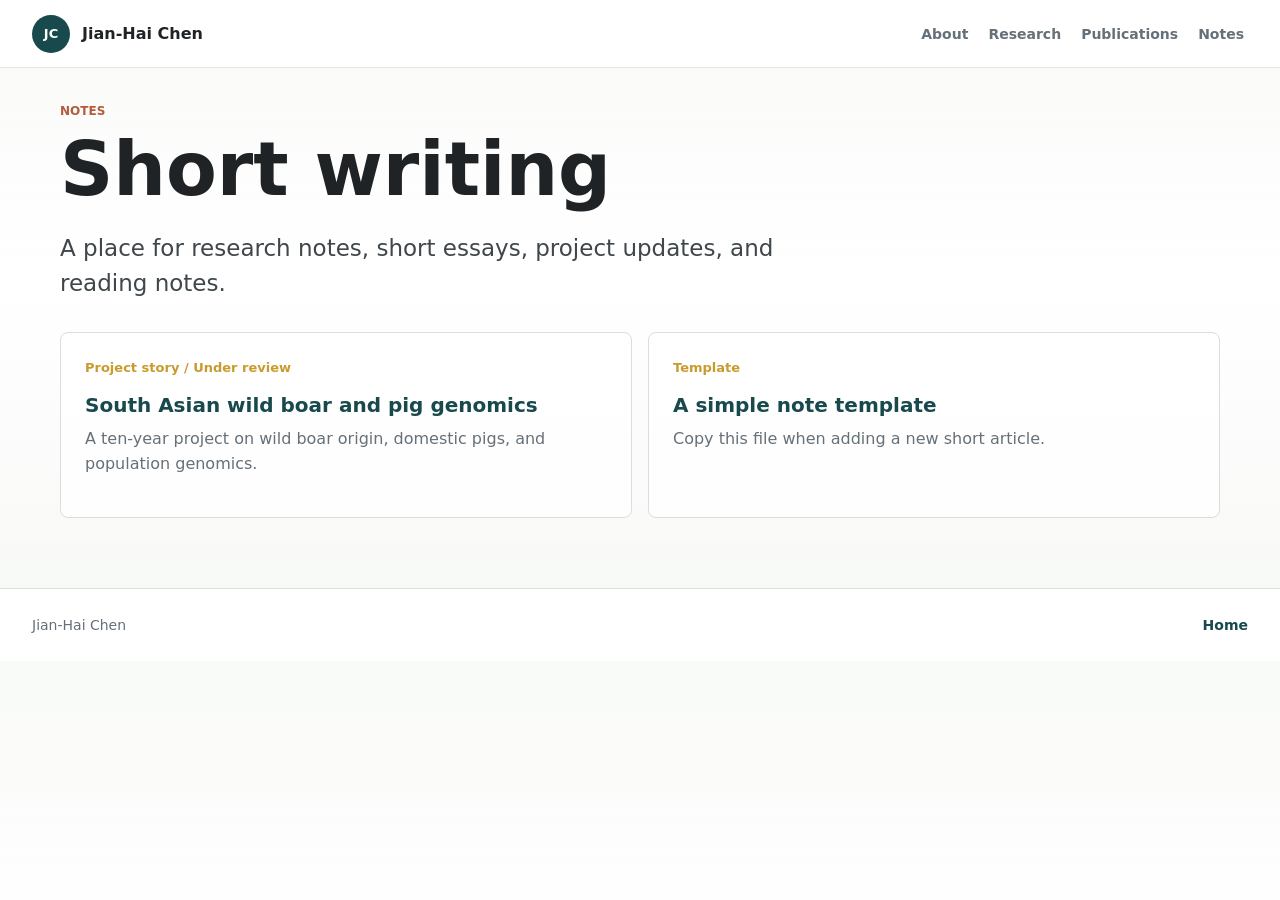
==== notes/index.html @ 0bc3848b "Add project story and update notices" ====
<!doctype html>
<html lang="en">
  <head>
    <meta charset="utf-8">
    <meta name="viewport" content="width=device-width, initial-scale=1">
    <title>Notes | Jian-Hai Chen</title>
    <link rel="stylesheet" href="../styles.css">
  </head>
  <body>
    <header class="site-header" aria-label="Site navigation">
      <a class="brand" href="../">
        <span class="brand-mark" aria-hidden="true">JC</span>
        <span>Jian-Hai Chen</span>
      </a>
      <nav class="nav-links" aria-label="Primary">
        <a href="../#about">About</a>
        <a href="../#research">Research</a>
        <a href="../#publications">Publications</a>
        <a href="./">Notes</a>
      </nav>
    </header>

    <main>
      <section class="section-block">
        <div class="section-heading">
          <p class="eyebrow">Notes</p>
          <h1>Short writing</h1>
          <p class="lead">A place for research notes, short essays, project updates, and reading notes.</p>
        </div>
        <div class="notes-grid">
          <article class="note-item">
            <span>Project story / Under review</span>
            <h3><a href="south-asian-wild-boar-and-pig.html">South Asian wild boar and pig genomics</a></h3>
            <p>A ten-year project on wild boar origin, domestic pigs, and population genomics.</p>
          </article>
          <article class="note-item">
            <span>Template</span>
            <h3><a href="template.html">A simple note template</a></h3>
            <p>Copy this file when adding a new short article.</p>
          </article>
        </div>
      </section>
    </main>

    <footer class="site-footer">
      <p>Jian-Hai Chen</p>
      <a href="../">Home</a>
    </footer>
  </body>
</html>
---- styles.css ----
:root {
  --ink: #202326;
  --muted: #667078;
  --line: #d9dedf;
  --paper: #f8faf7;
  --surface: #ffffff;
  --accent: #2f6f73;
  --accent-strong: #17494d;
  --warm: #b55b3d;
  --gold: #c99b2e;
  --shadow: 0 20px 50px rgba(32, 35, 38, 0.08);
  color-scheme: light;
}

* {
  box-sizing: border-box;
}

html {
  scroll-behavior: smooth;
}

body {
  margin: 0;
  font-family: Inter, ui-sans-serif, system-ui, -apple-system, BlinkMacSystemFont, "Segoe UI", sans-serif;
  color: var(--ink);
  background:
    linear-gradient(180deg, rgba(248, 250, 247, 0.94) 0%, #ffffff 42%, #f6f8f5 100%);
}

a {
  color: inherit;
  text-decoration: none;
}

button,
input {
  font: inherit;
}

.site-header {
  position: sticky;
  top: 0;
  z-index: 20;
  display: flex;
  align-items: center;
  justify-content: space-between;
  min-height: 68px;
  padding: 0 32px;
  background: rgba(255, 255, 255, 0.9);
  border-bottom: 1px solid rgba(217, 222, 223, 0.75);
  backdrop-filter: blur(18px);
}

.brand,
.nav-links {
  display: flex;
  align-items: center;
  gap: 12px;
}

.brand {
  font-weight: 720;
}

.brand-mark {
  display: inline-grid;
  place-items: center;
  width: 38px;
  height: 38px;
  border-radius: 50%;
  color: #ffffff;
  background: var(--accent-strong);
  font-size: 13px;
}

.nav-links a {
  color: var(--muted);
  font-size: 14px;
  font-weight: 620;
  padding: 8px 4px;
}

.nav-links a:hover,
.nav-links a:focus-visible {
  color: var(--accent-strong);
}

main {
  width: min(1160px, calc(100% - 40px));
  margin: 0 auto;
}

.front-section {
  padding: 54px 0 20px;
}

.front-card,
.background-panel,
.metrics-panel,
.profiles-panel,
.scholar-panel {
  border: 1px solid var(--line);
  border-radius: 8px;
  background: rgba(255, 255, 255, 0.9);
  box-shadow: var(--shadow);
}

.bio-card {
  display: grid;
  grid-template-columns: 260px minmax(0, 1fr);
  gap: 36px;
  align-items: start;
  padding: 28px;
}

.bio-photo {
  width: 100%;
  aspect-ratio: 1 / 1;
  object-fit: cover;
  border-radius: 6px;
  background: #e7ebe9;
}

.bio-text {
  min-width: 0;
}

.front-card h1 {
  margin-bottom: 16px;
  font-size: clamp(34px, 4.6vw, 58px);
  line-height: 1.08;
}

.front-card h2 {
  margin-bottom: 22px;
  font-size: 28px;
}

.notice-card,
.blog-card {
  padding: 24px;
}

.updates-section {
  display: grid;
  grid-template-columns: repeat(2, minmax(0, 1fr));
  gap: 16px;
  padding: 0 0 44px;
}

.compact-list {
  display: grid;
  gap: 18px;
}

.compact-item {
  padding-top: 16px;
  border-top: 1px solid var(--line);
}

.compact-item:first-child {
  padding-top: 0;
  border-top: 0;
}

.compact-item span {
  display: inline-block;
  margin-bottom: 8px;
  color: var(--gold);
  font-size: 12px;
  font-weight: 780;
}

.compact-item h3 {
  margin-bottom: 8px;
  font-size: 17px;
}

.compact-item p {
  margin-bottom: 0;
  color: var(--muted);
  line-height: 1.5;
}

.compact-item a:hover,
.compact-item a:focus-visible {
  color: var(--accent);
  text-decoration: underline;
}

.blog-actions {
  display: flex;
  flex-wrap: wrap;
  gap: 10px;
  margin-top: 22px;
}

.intro-section {
  min-height: calc(100vh - 68px);
  display: grid;
  grid-template-columns: minmax(0, 1fr) 360px;
  gap: 56px;
  align-items: center;
  padding: 72px 0 60px;
}

.intro-copy {
  max-width: 760px;
}

.eyebrow {
  margin: 0 0 14px;
  color: var(--warm);
  font-size: 12px;
  font-weight: 760;
  letter-spacing: 0;
  text-transform: uppercase;
}

h1,
h2,
h3,
p {
  margin-top: 0;
}

h1 {
  margin-bottom: 24px;
  font-size: clamp(46px, 7vw, 74px);
  line-height: 1.02;
  letter-spacing: 0;
}

h1 span {
  display: block;
  color: var(--muted);
  font-size: 0.42em;
  font-weight: 560;
  line-height: 1.12;
  margin-top: 10px;
}

.lead {
  max-width: 720px;
  margin-bottom: 32px;
  color: #3f474b;
  font-size: clamp(18px, 2.4vw, 23px);
  line-height: 1.5;
}

.hero-actions {
  display: flex;
  flex-wrap: wrap;
  gap: 12px;
}

.primary-link,
.secondary-link {
  display: inline-flex;
  align-items: center;
  justify-content: center;
  min-height: 44px;
  padding: 0 18px;
  border-radius: 6px;
  font-size: 14px;
  font-weight: 720;
}

.primary-link {
  color: #ffffff;
  background: var(--accent-strong);
}

.secondary-link {
  color: var(--accent-strong);
  border: 1px solid var(--line);
  background: rgba(255, 255, 255, 0.62);
}

.profile-panel {
  display: grid;
  gap: 20px;
  align-content: start;
  padding: 20px;
  background: var(--surface);
  border: 1px solid var(--line);
  border-radius: 8px;
  box-shadow: var(--shadow);
}

.profile-photo {
  width: 100%;
  aspect-ratio: 1 / 1;
  object-fit: cover;
  border-radius: 6px;
  background: #e7ebe9;
}

.profile-name {
  margin-bottom: 6px;
  font-size: 22px;
  font-weight: 760;
}

.profile-affiliation {
  margin-bottom: 0;
  color: var(--muted);
  line-height: 1.45;
}

.profile-tags,
.year-filter {
  display: flex;
  flex-wrap: wrap;
  gap: 8px;
}

.tag,
.year-chip {
  display: inline-flex;
  align-items: center;
  min-height: 30px;
  padding: 0 10px;
  border: 1px solid var(--line);
  border-radius: 999px;
  color: var(--accent-strong);
  background: #f4f8f5;
  font-size: 13px;
  font-weight: 680;
}

.metrics-strip {
  display: grid;
  grid-template-columns: repeat(2, 1fr);
  gap: 1px;
  margin: 0;
  overflow: hidden;
  border: 1px solid var(--line);
  border-radius: 8px;
  background: var(--line);
}

.research-section {
  padding-top: 28px;
}

.metrics-strip div {
  padding: 24px;
  background: #ffffff;
}

.metrics-strip span {
  display: block;
  margin-bottom: 4px;
  color: var(--accent-strong);
  font-size: clamp(30px, 5vw, 46px);
  font-weight: 780;
  line-height: 1;
}

.research-layout {
  display: grid;
  grid-template-columns: minmax(0, 1fr) 340px;
  gap: 18px;
  align-items: start;
  margin-bottom: 18px;
}

.metrics-panel,
.background-panel,
.profiles-panel,
.scholar-panel {
  padding: 24px;
}

.metrics-panel .eyebrow {
  margin-bottom: 14px;
}

.background-panel .section-heading,
.profiles-panel .section-heading,
.scholar-panel .section-heading {
  margin-bottom: 22px;
}

.metrics-strip p {
  margin-bottom: 0;
  color: var(--muted);
  font-size: 13px;
  font-weight: 700;
}

.section-block {
  padding: 36px 0 70px;
}

.section-heading {
  max-width: 760px;
  margin-bottom: 28px;
}

.section-heading.with-action {
  display: flex;
  align-items: end;
  justify-content: space-between;
  gap: 24px;
  max-width: 100%;
}

h2 {
  margin-bottom: 0;
  font-size: clamp(32px, 5vw, 52px);
  line-height: 1.05;
  letter-spacing: 0;
}

h3 {
  margin-bottom: 10px;
  font-size: 20px;
  letter-spacing: 0;
}

.focus-grid {
  display: grid;
  grid-template-columns: repeat(3, 1fr);
  gap: 16px;
}

.focus-grid article,
.featured-item,
.publication-item,
.timeline-item,
.evidence-panel,
.source-item,
.note-item {
  border: 1px solid var(--line);
  border-radius: 8px;
  background: rgba(255, 255, 255, 0.86);
}

.focus-grid article {
  padding: 24px;
}

.focus-grid p {
  margin-bottom: 0;
  color: var(--muted);
  line-height: 1.55;
}

.journey-layout {
  display: grid;
  grid-template-columns: minmax(0, 1fr) 360px;
  gap: 18px;
  align-items: start;
}

.timeline {
  display: grid;
  gap: 12px;
}

.timeline-item {
  display: grid;
  grid-template-columns: 118px minmax(0, 1fr);
  gap: 18px 24px;
  padding: 22px;
}

.timeline-date {
  color: var(--gold);
  font-size: 13px;
  font-weight: 780;
}

.timeline-item h3,
.evidence-panel h3 {
  margin-bottom: 8px;
}

.timeline-item p,
.evidence-panel dd {
  margin-bottom: 0;
  color: var(--muted);
  line-height: 1.55;
}

.evidence-panel {
  padding: 22px;
}

.evidence-panel dl {
  display: grid;
  gap: 18px;
  margin: 18px 0 0;
}

.evidence-panel dt {
  margin-bottom: 4px;
  color: var(--accent-strong);
  font-size: 13px;
  font-weight: 780;
}

.evidence-panel dd {
  margin-left: 0;
}

.evidence-panel a {
  color: var(--accent-strong);
  font-weight: 730;
}

.focus-index {
  display: inline-block;
  margin-bottom: 24px;
  color: var(--gold);
  font-size: 13px;
  font-weight: 780;
}

.featured-list {
  display: grid;
  grid-template-columns: repeat(4, 1fr);
  gap: 16px;
}

.publication-links-section {
  padding-top: 22px;
}

.profiles-scholar-grid {
  display: grid;
  grid-template-columns: minmax(0, 1fr) 360px;
  gap: 18px;
  margin-top: 22px;
}

.featured-item {
  display: flex;
  flex-direction: column;
  min-height: 280px;
  padding: 24px;
}

.featured-meta,
.publication-meta {
  display: flex;
  flex-wrap: wrap;
  gap: 8px 14px;
  margin-bottom: 12px;
  color: var(--muted);
  font-size: 13px;
  font-weight: 680;
}

.featured-title,
.publication-title {
  color: var(--ink);
  font-weight: 760;
  line-height: 1.32;
}

.featured-title {
  margin-bottom: 14px;
  font-size: 18px;
}

.featured-authors,
.featured-venue,
.publication-authors,
.publication-venue {
  color: var(--muted);
  line-height: 1.45;
}

.featured-authors {
  margin-bottom: 10px;
}

.featured-venue {
  margin-top: auto;
  margin-bottom: 0;
  padding-top: 20px;
}

.publication-tools {
  display: grid;
  grid-template-columns: minmax(0, 1fr) auto;
  gap: 16px;
  align-items: end;
  margin-bottom: 16px;
}

.search-field {
  display: grid;
  gap: 8px;
  color: var(--muted);
  font-size: 13px;
  font-weight: 700;
}

.search-field input {
  width: 100%;
  min-height: 46px;
  padding: 0 14px;
  border: 1px solid var(--line);
  border-radius: 6px;
  color: var(--ink);
  background: #ffffff;
}

.search-field input:focus {
  outline: 2px solid rgba(47, 111, 115, 0.18);
  border-color: var(--accent);
}

.control-group {
  display: flex;
  min-height: 46px;
  padding: 4px;
  border: 1px solid var(--line);
  border-radius: 8px;
  background: #ffffff;
}

.segmented-button {
  min-width: 96px;
  border: 0;
  border-radius: 6px;
  color: var(--muted);
  background: transparent;
  font-weight: 740;
  cursor: pointer;
}

.segmented-button.active {
  color: #ffffff;
  background: var(--accent-strong);
}

.year-filter {
  margin-bottom: 18px;
}

.year-chip {
  cursor: pointer;
}

.year-chip.active {
  color: #ffffff;
  border-color: var(--accent-strong);
  background: var(--accent-strong);
}

.publication-count {
  margin-bottom: 18px;
  color: var(--muted);
  font-size: 14px;
  font-weight: 650;
}

.publication-list {
  display: grid;
  gap: 12px;
}

.publication-item {
  display: grid;
  grid-template-columns: 84px minmax(0, 1fr);
  gap: 22px;
  padding: 20px;
}

.publication-year {
  color: var(--accent-strong);
  font-size: 22px;
  font-weight: 780;
}

.publication-title {
  display: inline-block;
  margin-bottom: 10px;
  font-size: 18px;
}

.publication-title:hover,
.publication-title:focus-visible {
  color: var(--accent);
  text-decoration: underline;
}

.publication-authors,
.publication-venue {
  margin-bottom: 8px;
  font-size: 14px;
}

.publication-authors strong {
  color: var(--ink);
}

.analytics-section {
  padding-bottom: 70px;
}

.section-link {
  display: inline-flex;
  align-items: center;
  min-height: 40px;
  padding: 0 14px;
  border: 1px solid var(--line);
  border-radius: 6px;
  color: var(--accent-strong);
  background: #ffffff;
  font-size: 14px;
  font-weight: 740;
}

.notes-grid {
  display: grid;
  grid-template-columns: repeat(2, 1fr);
  gap: 16px;
}

.note-item {
  padding: 24px;
}

.note-item span {
  display: inline-block;
  margin-bottom: 18px;
  color: var(--gold);
  font-size: 13px;
  font-weight: 780;
}

.note-item p {
  color: var(--muted);
  line-height: 1.55;
}

.note-item a {
  color: var(--accent-strong);
  font-weight: 740;
}

.note-item code {
  padding: 2px 5px;
  border-radius: 4px;
  background: #edf2ee;
}

.note-page {
  max-width: 820px;
}

.note-page p:not(.eyebrow):not(.lead) {
  color: #3f474b;
  font-size: 18px;
  line-height: 1.72;
}

.citation-chart {
  display: grid;
  grid-template-columns: repeat(14, minmax(28px, 1fr));
  gap: 10px;
  align-items: end;
  min-height: 330px;
  padding: 28px 20px 20px;
  border: 1px solid var(--line);
  border-radius: 8px;
  background: #ffffff;
  box-shadow: var(--shadow);
}

.bar-wrap {
  display: grid;
  grid-template-rows: 1fr auto auto;
  gap: 8px;
  min-height: 270px;
  text-align: center;
}

.bar {
  align-self: end;
  width: 100%;
  min-height: 4px;
  border-radius: 5px 5px 0 0;
  background: linear-gradient(180deg, var(--accent) 0%, var(--accent-strong) 100%);
}

.bar-value {
  color: var(--ink);
  font-size: 12px;
  font-weight: 720;
}

.bar-year {
  color: var(--muted);
  font-size: 12px;
}

.sources-section {
  padding-bottom: 92px;
}

.source-grid {
  display: grid;
  grid-template-columns: repeat(2, 1fr);
  gap: 12px;
}

.source-item {
  display: grid;
  align-content: start;
  gap: 10px;
  min-height: 138px;
  padding: 18px;
}

.source-item span {
  color: var(--gold);
  font-size: 12px;
  font-weight: 780;
}

.source-item strong {
  color: var(--ink);
  font-size: 15px;
  line-height: 1.35;
}

.source-item:hover,
.source-item:focus-visible {
  border-color: rgba(47, 111, 115, 0.52);
  box-shadow: 0 12px 28px rgba(32, 35, 38, 0.08);
}

.site-footer {
  display: flex;
  align-items: center;
  justify-content: space-between;
  gap: 20px;
  padding: 28px 32px;
  color: var(--muted);
  border-top: 1px solid var(--line);
  background: #ffffff;
  font-size: 14px;
}

.site-footer p {
  margin-bottom: 0;
}

.site-footer a {
  color: var(--accent-strong);
  font-weight: 740;
}

@media (max-width: 920px) {
  .intro-section {
    grid-template-columns: 1fr;
    gap: 28px;
    min-height: auto;
    padding-top: 48px;
  }

  .front-section {
    padding-top: 36px;
  }

  .bio-card {
    grid-template-columns: 180px minmax(0, 1fr);
  }

  .updates-section,
  .research-layout,
  .profiles-scholar-grid {
    grid-template-columns: 1fr;
  }

  .profile-panel {
    grid-template-columns: 156px minmax(0, 1fr);
    align-items: center;
  }

  .profile-photo {
    grid-row: span 2;
  }

  .metrics-strip,
  .focus-grid,
  .featured-list,
  .notes-grid,
  .source-grid {
    grid-template-columns: repeat(2, 1fr);
  }

  .journey-layout {
    grid-template-columns: 1fr;
  }

  .citation-chart {
    grid-template-columns: repeat(7, minmax(34px, 1fr));
  }
}

@media (max-width: 680px) {
  .site-header {
    align-items: flex-start;
    flex-direction: column;
    gap: 10px;
    padding: 14px 20px;
  }

  .nav-links {
    width: 100%;
    justify-content: space-between;
  }

  main {
    width: min(100% - 28px, 1160px);
  }

  h1 {
    font-size: 48px;
  }

  .front-section {
    padding-top: 26px;
  }

  .bio-card {
    grid-template-columns: 1fr;
  }

  .bio-photo {
    max-height: 320px;
  }

  .metrics-strip,
  .focus-grid,
  .featured-list,
  .notes-grid,
  .publication-tools,
  .source-grid {
    grid-template-columns: 1fr;
  }

  .timeline-item {
    grid-template-columns: 1fr;
    gap: 8px;
  }

  .profile-panel {
    grid-template-columns: 1fr;
  }

  .profile-photo {
    grid-row: auto;
    max-height: 320px;
  }

  .publication-item {
    grid-template-columns: 1fr;
    gap: 8px;
  }

  .publication-year {
    font-size: 16px;
  }

  .control-group {
    width: 100%;
  }

  .segmented-button {
    flex: 1;
    min-width: 0;
  }

  .citation-chart {
    grid-template-columns: repeat(4, minmax(36px, 1fr));
    gap: 8px;
    padding: 20px 12px;
  }

  .site-footer {
    align-items: flex-start;
    flex-direction: column;
    padding: 24px 20px;
  }
}
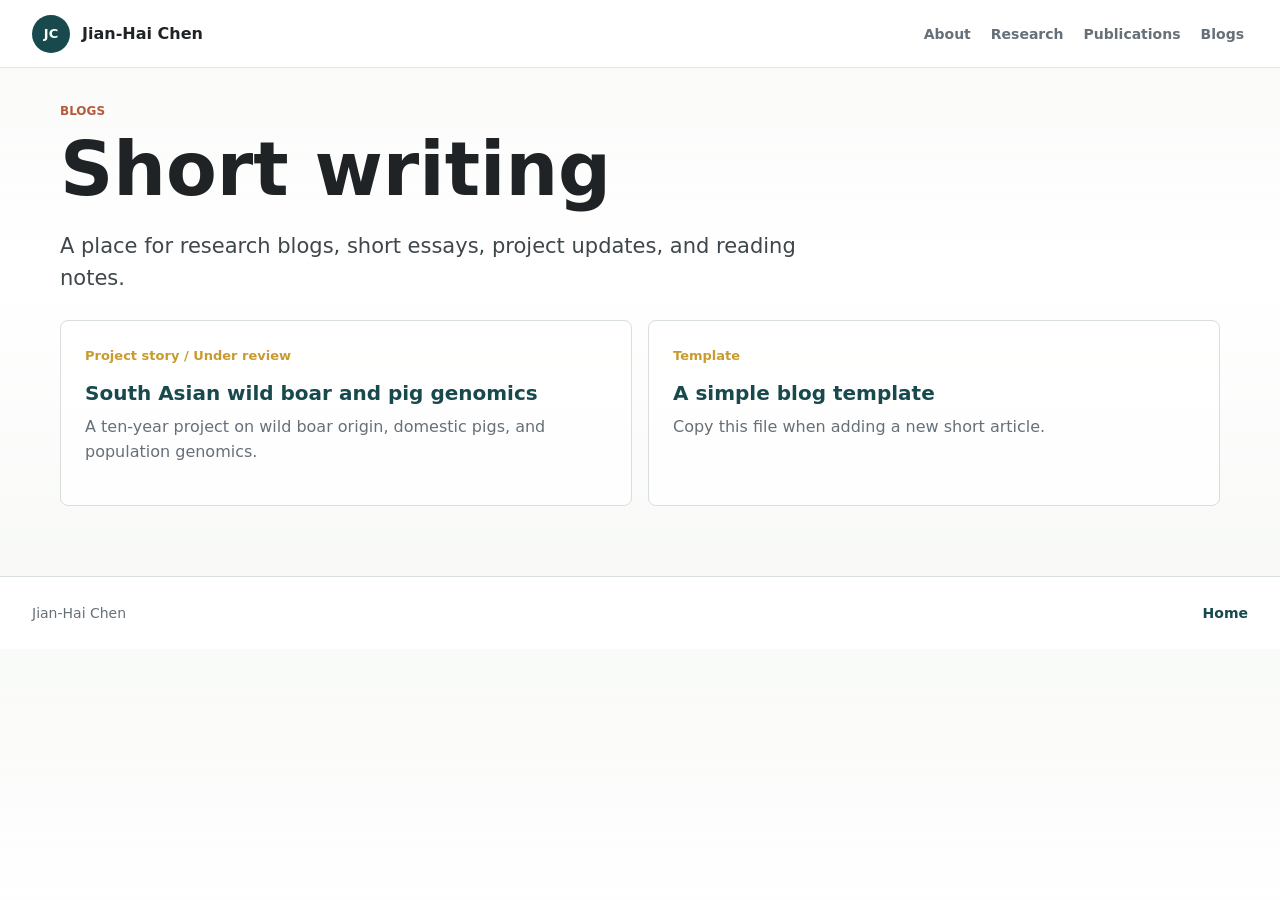
==== commit d5134703: "Restore site locally and reorder homepage sections" ====
--- a/notes/index.html
+++ b/notes/index.html
@@ -3,7 +3,7 @@
   <head>
     <meta charset="utf-8">
     <meta name="viewport" content="width=device-width, initial-scale=1">
-    <title>Notes | Jian-Hai Chen</title>
+    <title>Blogs | Jian-Hai Chen</title>
     <link rel="stylesheet" href="../styles.css">
   </head>
   <body>
@@ -16,16 +16,16 @@
         <a href="../#about">About</a>
         <a href="../#research">Research</a>
         <a href="../#publications">Publications</a>
-        <a href="./">Notes</a>
+        <a href="./">Blogs</a>
       </nav>
     </header>
 
     <main>
       <section class="section-block">
         <div class="section-heading">
-          <p class="eyebrow">Notes</p>
+          <p class="eyebrow">Blogs</p>
           <h1>Short writing</h1>
-          <p class="lead">A place for research notes, short essays, project updates, and reading notes.</p>
+          <p class="lead">A place for research blogs, short essays, project updates, and reading notes.</p>
         </div>
         <div class="notes-grid">
           <article class="note-item">
@@ -35,7 +35,7 @@
           </article>
           <article class="note-item">
             <span>Template</span>
-            <h3><a href="template.html">A simple note template</a></h3>
+            <h3><a href="template.html">A simple blog template</a></h3>
             <p>Copy this file when adding a new short article.</p>
           </article>
         </div>
--- a/styles.css
+++ b/styles.css
@@ -92,14 +92,11 @@
 }
 
 .front-section {
-  padding: 54px 0 20px;
+  padding: 18px 0 22px;
 }
 
 .front-card,
-.background-panel,
-.metrics-panel,
-.profiles-panel,
-.scholar-panel {
+.profiles-panel {
   border: 1px solid var(--line);
   border-radius: 8px;
   background: rgba(255, 255, 255, 0.9);
@@ -108,8 +105,8 @@
 
 .bio-card {
   display: grid;
-  grid-template-columns: 260px minmax(0, 1fr);
-  gap: 36px;
+  grid-template-columns: 240px minmax(0, 1fr);
+  gap: 32px;
   align-items: start;
   padding: 28px;
 }
@@ -128,13 +125,13 @@
 
 .front-card h1 {
   margin-bottom: 16px;
-  font-size: clamp(34px, 4.6vw, 58px);
-  line-height: 1.08;
+  font-size: clamp(32px, 3.8vw, 48px);
+  line-height: 1.12;
 }
 
 .front-card h2 {
-  margin-bottom: 22px;
-  font-size: 28px;
+  margin-bottom: 0;
+  font-size: 24px;
 }
 
 .notice-card,
@@ -147,6 +144,59 @@
   grid-template-columns: repeat(2, minmax(0, 1fr));
   gap: 16px;
   padding: 0 0 44px;
+}
+
+.activity-row {
+  display: grid;
+  grid-template-columns: repeat(2, minmax(0, 1fr));
+  gap: 16px;
+  padding: 0 0 18px;
+}
+
+.content-shell {
+  display: grid;
+  grid-template-columns: minmax(300px, 0.78fr) minmax(0, 1.8fr);
+  gap: 18px;
+  align-items: start;
+  padding: 4px 0 78px;
+}
+
+.research-only-shell {
+  grid-template-columns: 1fr;
+  padding-top: 0;
+}
+
+.activity-column,
+.research-column {
+  display: grid;
+  gap: 18px;
+  min-width: 0;
+}
+
+.content-shell .section-block {
+  padding: 0;
+}
+
+.card-heading {
+  display: flex;
+  align-items: start;
+  justify-content: space-between;
+  gap: 16px;
+  margin-bottom: 20px;
+}
+
+.item-count {
+  display: inline-flex;
+  align-items: center;
+  min-height: 30px;
+  padding: 0 10px;
+  border: 1px solid var(--line);
+  border-radius: 999px;
+  color: var(--muted);
+  background: #f7faf7;
+  font-size: 12px;
+  font-weight: 740;
+  white-space: nowrap;
 }
 
 .compact-list {
@@ -193,7 +243,98 @@
   display: flex;
   flex-wrap: wrap;
   gap: 10px;
-  margin-top: 22px;
+  margin-top: 16px;
+}
+
+.pager {
+  display: flex;
+  align-items: center;
+  justify-content: space-between;
+  gap: 10px;
+  margin-top: 18px;
+  padding-top: 14px;
+  border-top: 1px solid var(--line);
+  color: var(--muted);
+  font-size: 13px;
+  font-weight: 720;
+}
+
+.pager button {
+  display: inline-grid;
+  place-items: center;
+  width: 34px;
+  height: 34px;
+  border: 1px solid var(--line);
+  border-radius: 50%;
+  color: var(--accent-strong);
+  background: #ffffff;
+  cursor: pointer;
+}
+
+.pager button:hover,
+.pager button:focus-visible {
+  border-color: rgba(47, 111, 115, 0.52);
+  color: var(--accent);
+}
+
+.pager button:disabled {
+  color: #aab3b6;
+  background: #f2f4f2;
+  cursor: default;
+}
+
+.subscribe-box {
+  margin-top: 18px;
+  padding-top: 18px;
+  border-top: 1px solid var(--line);
+}
+
+.subscribe-box p {
+  margin-bottom: 10px;
+  color: var(--muted);
+  font-size: 14px;
+  font-weight: 700;
+}
+
+.subscribe-actions {
+  display: flex;
+  flex-wrap: wrap;
+  gap: 10px;
+}
+
+.subscribe-actions form {
+  margin: 0;
+}
+
+.icon-link {
+  display: inline-flex;
+  align-items: center;
+  gap: 8px;
+  min-height: 40px;
+  padding: 0 12px;
+  border: 1px solid var(--line);
+  border-radius: 6px;
+  color: var(--accent-strong);
+  background: #ffffff;
+  font-size: 14px;
+  font-weight: 740;
+  cursor: pointer;
+}
+
+.icon-link svg {
+  width: 18px;
+  height: 18px;
+  fill: none;
+  stroke: currentColor;
+  stroke-width: 2;
+  stroke-linecap: round;
+  stroke-linejoin: round;
+}
+
+.icon-link:hover,
+.icon-link:focus-visible {
+  border-color: rgba(47, 111, 115, 0.52);
+  color: var(--accent);
 }
 
 .intro-section {
@@ -242,10 +383,10 @@
 }
 
 .lead {
-  max-width: 720px;
-  margin-bottom: 32px;
+  max-width: 860px;
+  margin-bottom: 26px;
   color: #3f474b;
-  font-size: clamp(18px, 2.4vw, 23px);
+  font-size: clamp(17px, 1.8vw, 21px);
   line-height: 1.5;
 }
 
@@ -330,65 +471,28 @@
   font-weight: 680;
 }
 
-.metrics-strip {
-  display: grid;
-  grid-template-columns: repeat(2, 1fr);
-  gap: 1px;
-  margin: 0;
-  overflow: hidden;
-  border: 1px solid var(--line);
-  border-radius: 8px;
-  background: var(--line);
-}
-
 .research-section {
-  padding-top: 28px;
-}
-
-.metrics-strip div {
-  padding: 24px;
-  background: #ffffff;
-}
-
-.metrics-strip span {
-  display: block;
-  margin-bottom: 4px;
-  color: var(--accent-strong);
-  font-size: clamp(30px, 5vw, 46px);
-  font-weight: 780;
-  line-height: 1;
+  padding-top: 0;
 }
 
 .research-layout {
   display: grid;
-  grid-template-columns: minmax(0, 1fr) 340px;
+  grid-template-columns: minmax(0, 1fr) 260px;
   gap: 18px;
   align-items: start;
   margin-bottom: 18px;
 }
 
-.metrics-panel,
-.background-panel,
-.profiles-panel,
-.scholar-panel {
+.profiles-panel {
   padding: 24px;
 }
 
-.metrics-panel .eyebrow {
-  margin-bottom: 14px;
-}
-
-.background-panel .section-heading,
-.profiles-panel .section-heading,
-.scholar-panel .section-heading {
+.content-shell .profiles-panel {
+  padding: 20px;
+}
+
+.profiles-panel .section-heading {
   margin-bottom: 22px;
-}
-
-.metrics-strip p {
-  margin-bottom: 0;
-  color: var(--muted);
-  font-size: 13px;
-  font-weight: 700;
 }
 
 .section-block {
@@ -397,7 +501,7 @@
 
 .section-heading {
   max-width: 760px;
-  margin-bottom: 28px;
+  margin-bottom: 20px;
 }
 
 .section-heading.with-action {
@@ -421,6 +525,15 @@
   letter-spacing: 0;
 }
 
+.content-shell h2 {
+  font-size: 26px;
+  line-height: 1.18;
+}
+
+.content-shell h3 {
+  font-size: 17px;
+}
+
 .focus-grid {
   display: grid;
   grid-template-columns: repeat(3, 1fr);
@@ -430,7 +543,6 @@
 .focus-grid article,
 .featured-item,
 .publication-item,
-.timeline-item,
 .evidence-panel,
 .source-item,
 .note-item {
@@ -440,7 +552,7 @@
 }
 
 .focus-grid article {
-  padding: 24px;
+  padding: 20px;
 }
 
 .focus-grid p {
@@ -456,30 +568,10 @@
   align-items: start;
 }
 
-.timeline {
-  display: grid;
-  gap: 12px;
-}
-
-.timeline-item {
-  display: grid;
-  grid-template-columns: 118px minmax(0, 1fr);
-  gap: 18px 24px;
-  padding: 22px;
-}
-
-.timeline-date {
-  color: var(--gold);
-  font-size: 13px;
-  font-weight: 780;
-}
-
-.timeline-item h3,
 .evidence-panel h3 {
   margin-bottom: 8px;
 }
 
-.timeline-item p,
 .evidence-panel dd {
   margin-bottom: 0;
   color: var(--muted);
@@ -526,13 +618,21 @@
   gap: 16px;
 }
 
+.research-column .featured-list {
+  grid-template-columns: repeat(2, minmax(0, 1fr));
+}
+
 .publication-links-section {
   padding-top: 22px;
 }
 
+.research-column .publication-links-section {
+  margin-top: 8px;
+}
+
 .profiles-scholar-grid {
   display: grid;
-  grid-template-columns: minmax(0, 1fr) 360px;
+  grid-template-columns: 1fr;
   gap: 18px;
   margin-top: 22px;
 }
@@ -540,8 +640,8 @@
 .featured-item {
   display: flex;
   flex-direction: column;
-  min-height: 280px;
-  padding: 24px;
+  min-height: 230px;
+  padding: 20px;
 }
 
 .featured-meta,
@@ -812,6 +912,10 @@
   gap: 12px;
 }
 
+.research-column .source-grid {
+  grid-template-columns: repeat(4, minmax(0, 1fr));
+}
+
 .source-item {
   display: grid;
   align-content: start;
@@ -876,6 +980,8 @@
   }
 
   .updates-section,
+  .activity-row,
+  .content-shell,
   .research-layout,
   .profiles-scholar-grid {
     grid-template-columns: 1fr;
@@ -890,7 +996,6 @@
     grid-row: span 2;
   }
 
-  .metrics-strip,
   .focus-grid,
   .featured-list,
   .notes-grid,
@@ -936,11 +1041,18 @@
     grid-template-columns: 1fr;
   }
 
+  .content-shell {
+    padding-bottom: 54px;
+  }
+
+  .card-heading {
+    align-items: flex-start;
+  }
+
   .bio-photo {
     max-height: 320px;
   }
 
-  .metrics-strip,
   .focus-grid,
   .featured-list,
   .notes-grid,
@@ -949,11 +1061,6 @@
     grid-template-columns: 1fr;
   }
 
-  .timeline-item {
-    grid-template-columns: 1fr;
-    gap: 8px;
-  }
-
   .profile-panel {
     grid-template-columns: 1fr;
   }
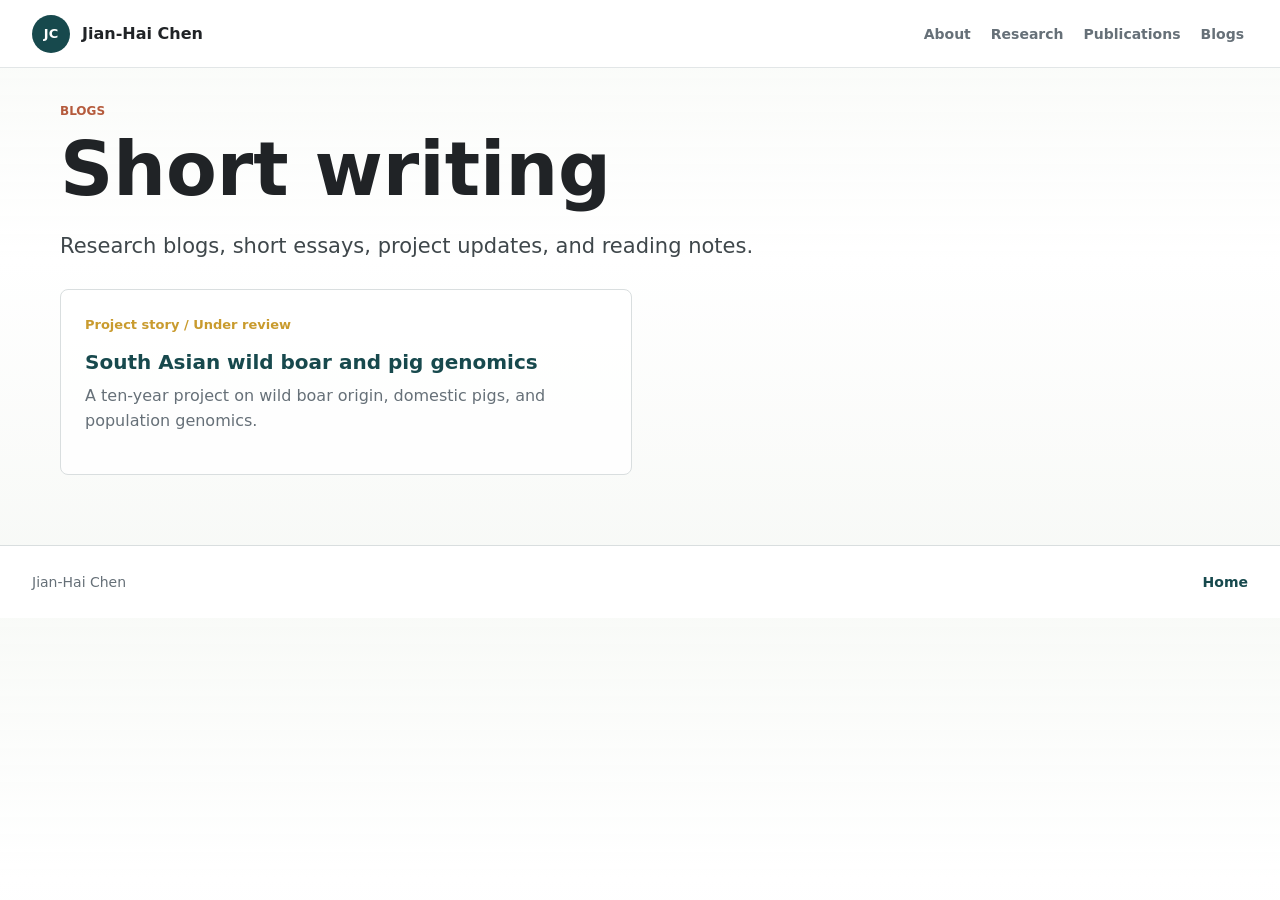
==== commit 4f04fb61: "Add one-file blog publishing workflow" ====
--- a/notes/index.html
+++ b/notes/index.html
@@ -25,18 +25,13 @@
         <div class="section-heading">
           <p class="eyebrow">Blogs</p>
           <h1>Short writing</h1>
-          <p class="lead">A place for research blogs, short essays, project updates, and reading notes.</p>
+          <p class="lead">Research blogs, short essays, project updates, and reading notes.</p>
         </div>
         <div class="notes-grid">
           <article class="note-item">
             <span>Project story / Under review</span>
             <h3><a href="south-asian-wild-boar-and-pig.html">South Asian wild boar and pig genomics</a></h3>
             <p>A ten-year project on wild boar origin, domestic pigs, and population genomics.</p>
-          </article>
-          <article class="note-item">
-            <span>Template</span>
-            <h3><a href="template.html">A simple blog template</a></h3>
-            <p>Copy this file when adding a new short article.</p>
           </article>
         </div>
       </section>
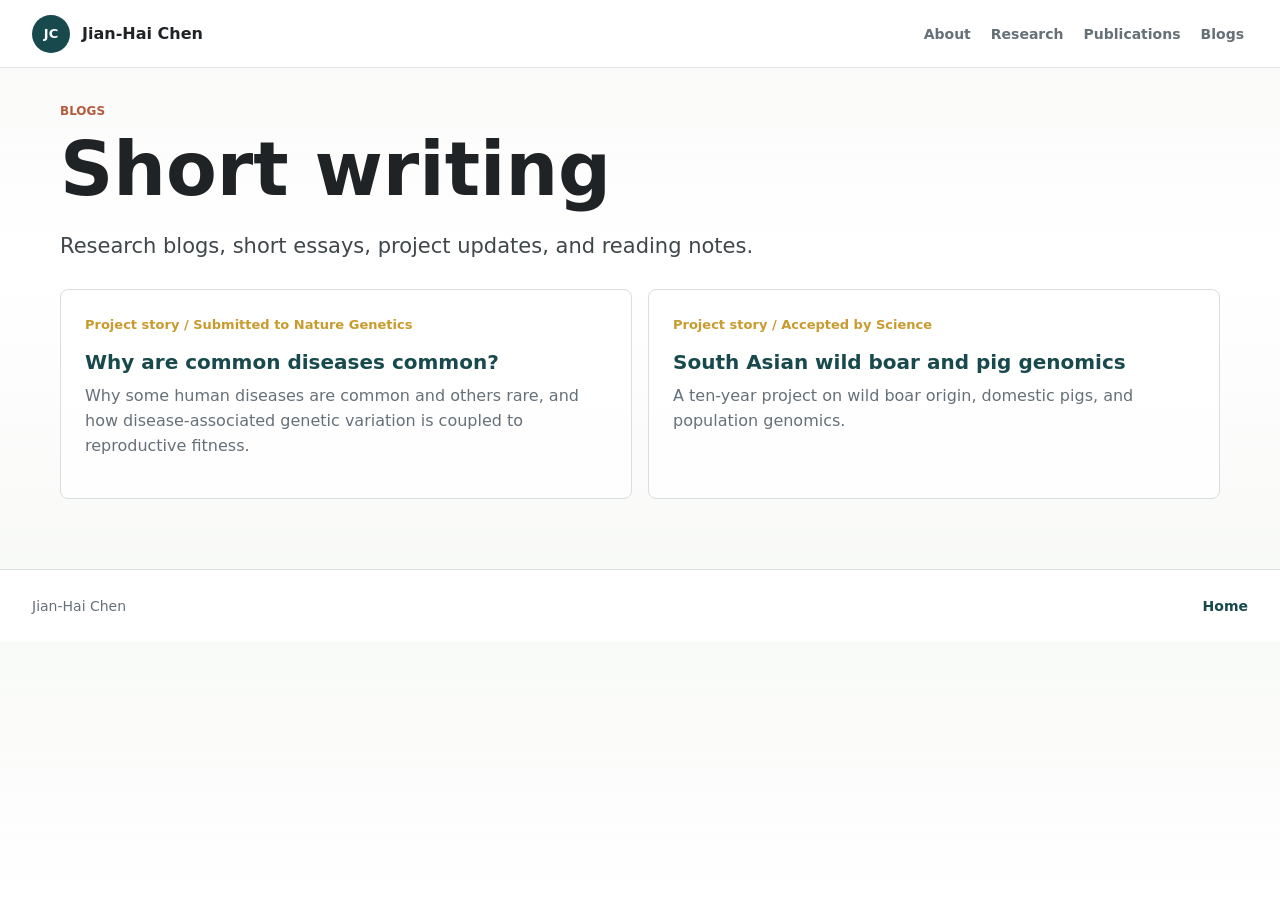
==== commit 177bfd9f: "Static homepage; add SEO files and Search Console verification - index.html is now fully static (no " ====
--- a/notes/index.html
+++ b/notes/index.html
@@ -29,7 +29,12 @@
         </div>
         <div class="notes-grid">
           <article class="note-item">
-            <span>Project story / Under review</span>
+            <span>Project story / Submitted to Nature Genetics</span>
+            <h3><a href="why-are-common-diseases-common.html">Why are common diseases common?</a></h3>
+            <p>Why some human diseases are common and others rare, and how disease-associated genetic variation is coupled to reproductive fitness.</p>
+          </article>
+          <article class="note-item">
+            <span>Project story / Accepted by Science</span>
             <h3><a href="south-asian-wild-boar-and-pig.html">South Asian wild boar and pig genomics</a></h3>
             <p>A ten-year project on wild boar origin, domestic pigs, and population genomics.</p>
           </article>
--- a/styles.css
+++ b/styles.css
@@ -862,6 +862,36 @@
   line-height: 1.72;
 }
 
+.note-page ul {
+  margin: 0 0 18px;
+  padding-left: 22px;
+  color: #3f474b;
+  font-size: 18px;
+  line-height: 1.72;
+}
+
+.note-page li {
+  margin-bottom: 10px;
+}
+
+.note-page blockquote {
+  margin: 0 0 18px;
+  padding: 4px 0 4px 20px;
+  border-left: 3px solid var(--accent);
+  color: var(--muted);
+}
+
+.note-page blockquote p {
+  margin: 0;
+  font-size: 17px;
+}
+
+.note-page hr {
+  margin: 32px 0;
+  border: 0;
+  border-top: 1px solid var(--line);
+}
+
 .citation-chart {
   display: grid;
   grid-template-columns: repeat(14, minmax(28px, 1fr));
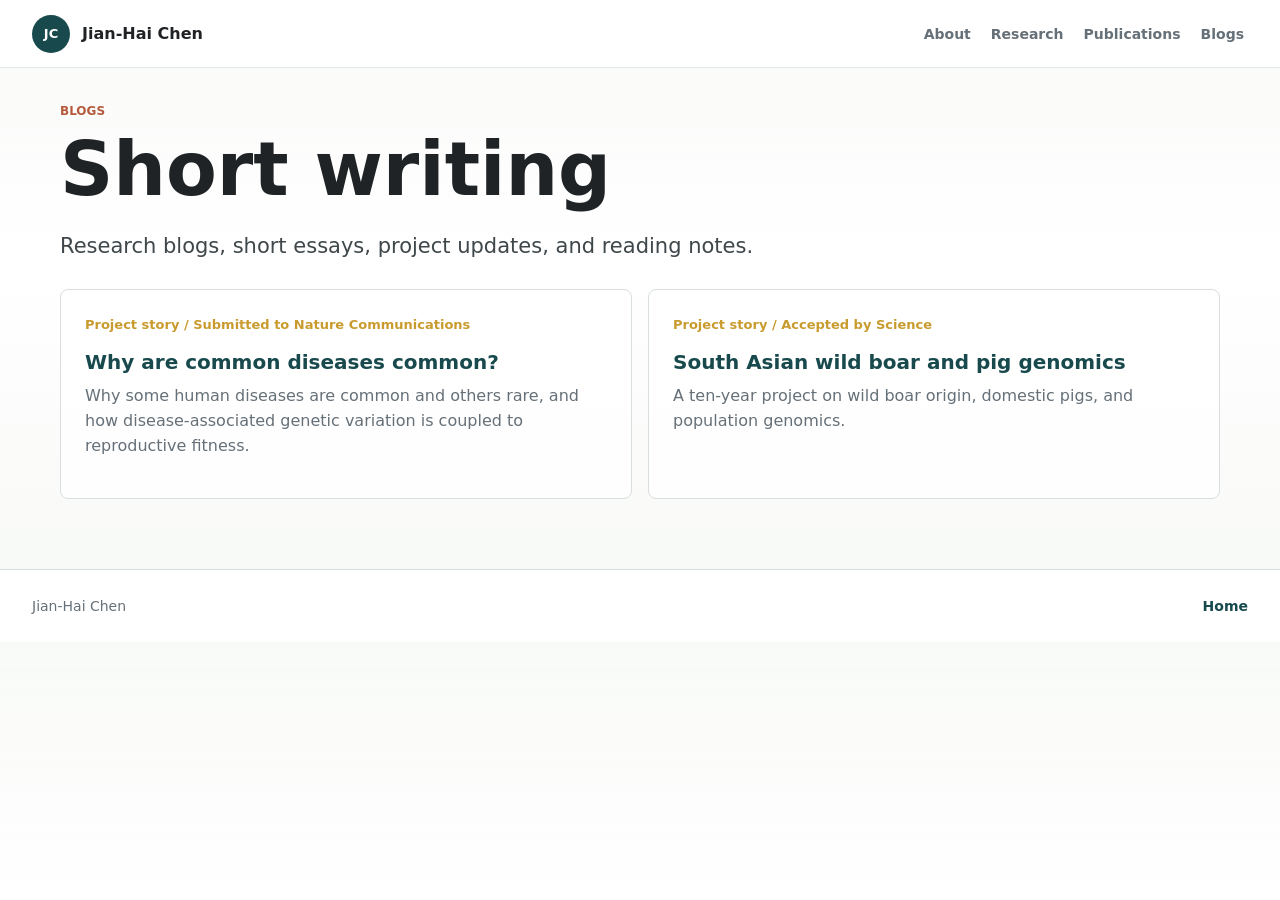
==== commit d0a8a7d9: "Update common-diseases note: age-dependent selection section, Nature Communications submission" ====
--- a/notes/index.html
+++ b/notes/index.html
@@ -29,7 +29,7 @@
         </div>
         <div class="notes-grid">
           <article class="note-item">
-            <span>Project story / Submitted to Nature Genetics</span>
+            <span>Project story / Submitted to Nature Communications</span>
             <h3><a href="why-are-common-diseases-common.html">Why are common diseases common?</a></h3>
             <p>Why some human diseases are common and others rare, and how disease-associated genetic variation is coupled to reproductive fitness.</p>
           </article>
--- a/styles.css
+++ b/styles.css
@@ -1130,3 +1130,29 @@
     padding: 24px 20px;
   }
 }
+
+/* Owner-only edit bar: hidden until the URL ends in #edit. */
+.edit-bar {
+  display: none;
+}
+
+.edit-bar:target {
+  display: flex;
+  flex-wrap: wrap;
+  gap: 0.75rem;
+  justify-content: center;
+  margin-top: 0.9rem;
+}
+
+.edit-bar a {
+  border: 1px solid var(--line);
+  border-radius: 999px;
+  padding: 0.3rem 0.85rem;
+  font-size: 0.85rem;
+  color: var(--accent-strong);
+  background: var(--surface);
+}
+
+.edit-bar a:hover {
+  border-color: var(--accent);
+}
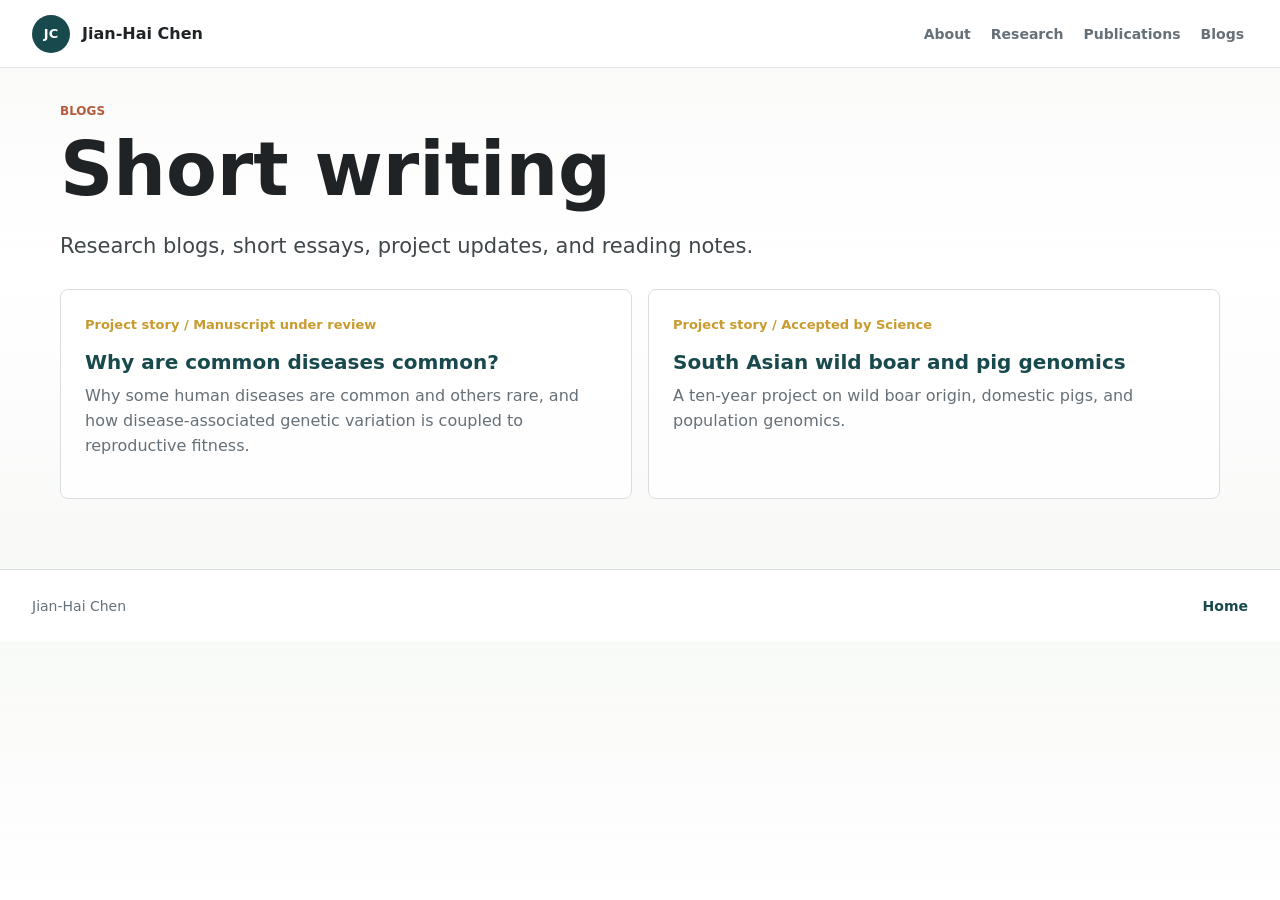
==== commit 28000734: "Keep submission venue unnamed" ====
--- a/notes/index.html
+++ b/notes/index.html
@@ -29,7 +29,7 @@
         </div>
         <div class="notes-grid">
           <article class="note-item">
-            <span>Project story / Submitted to Nature Communications</span>
+            <span>Project story / Manuscript under review</span>
             <h3><a href="why-are-common-diseases-common.html">Why are common diseases common?</a></h3>
             <p>Why some human diseases are common and others rare, and how disease-associated genetic variation is coupled to reproductive fitness.</p>
           </article>
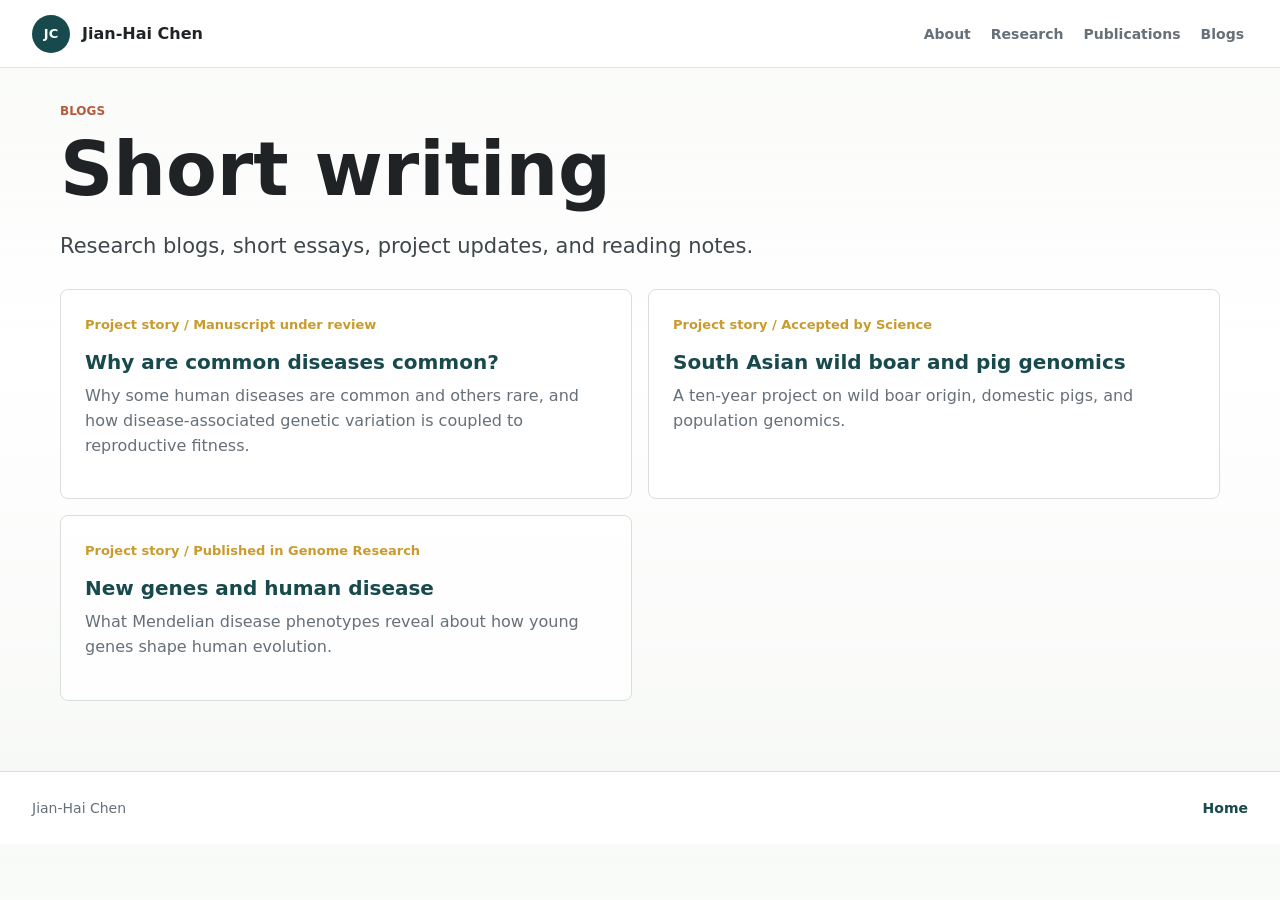
==== commit 94874cda: "Add project story for Genome Research new genes paper Co-Authored-By: Claude Opus 5.5 <noreply@anthr" ====
--- a/notes/index.html
+++ b/notes/index.html
@@ -38,6 +38,11 @@
             <h3><a href="south-asian-wild-boar-and-pig.html">South Asian wild boar and pig genomics</a></h3>
             <p>A ten-year project on wild boar origin, domestic pigs, and population genomics.</p>
           </article>
+          <article class="note-item">
+            <span>Project story / Published in Genome Research</span>
+            <h3><a href="new-genes-and-human-disease.html">New genes and human disease</a></h3>
+            <p>What Mendelian disease phenotypes reveal about how young genes shape human evolution.</p>
+          </article>
         </div>
       </section>
     </main>
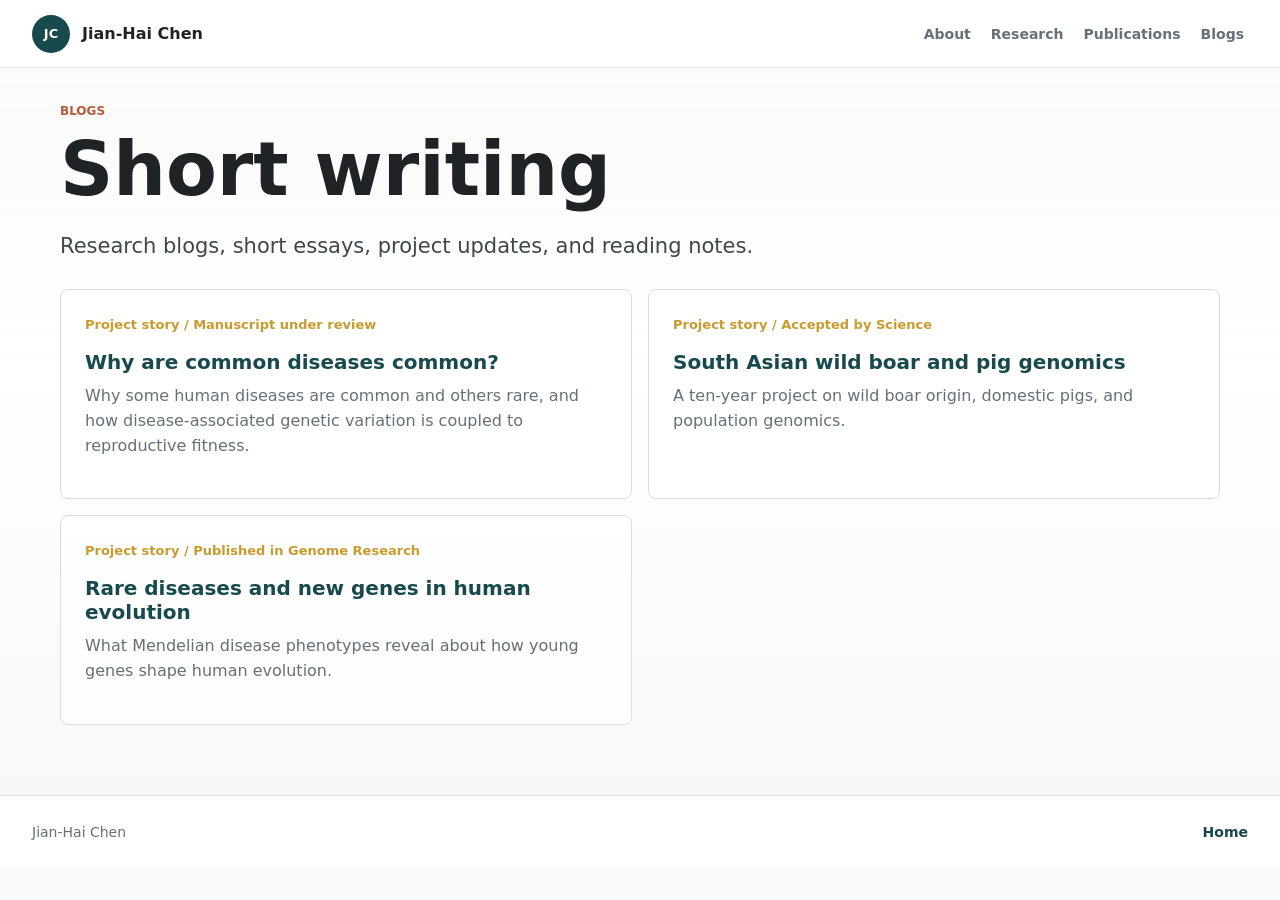
==== commit 5b81f836: "Retitle new genes story and apply revised text Co-Authored-By: Claude Opus 5.5 <noreply@anthropic.co" ====
--- a/notes/index.html
+++ b/notes/index.html
@@ -40,7 +40,7 @@
           </article>
           <article class="note-item">
             <span>Project story / Published in Genome Research</span>
-            <h3><a href="new-genes-and-human-disease.html">New genes and human disease</a></h3>
+            <h3><a href="new-genes-and-human-disease.html">Rare diseases and new genes in human evolution</a></h3>
             <p>What Mendelian disease phenotypes reveal about how young genes shape human evolution.</p>
           </article>
         </div>
